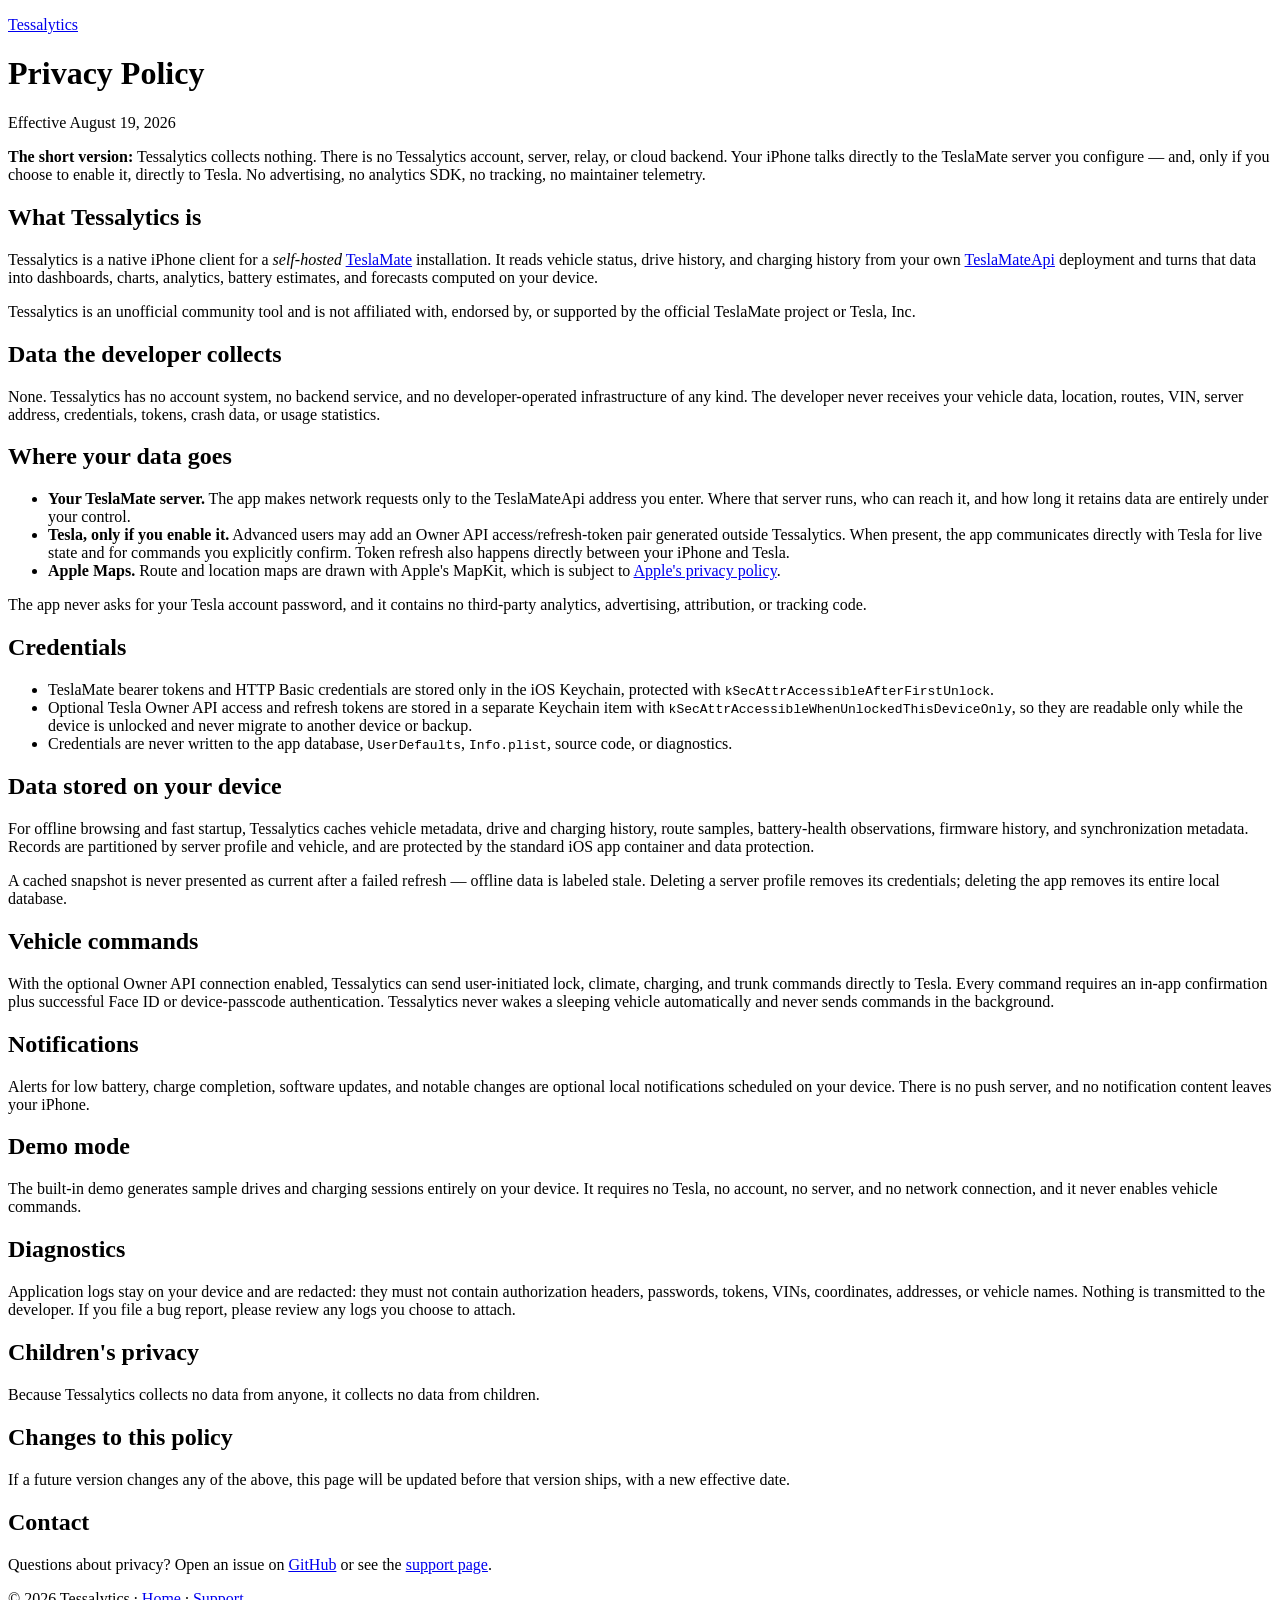
==== website/public/privacy/index.html @ 87fc43c4 "Move to Tessalytics Backend, rebuild the home screen, add chart exploration The app now speaks only " ====
<!doctype html>
<html lang="en">
<head>
  <meta charset="utf-8">
  <meta name="viewport" content="width=device-width, initial-scale=1">
  <title>Privacy Policy — Tessalytics</title>
  <meta name="description" content="Tessalytics privacy policy: no developer-operated cloud, no analytics, no tracking. Your iPhone connects directly to the server you configure.">
  <link rel="stylesheet" href="/style.css">
</head>
<body>
<main>
  <p class="brand"><a href="/">Tessalytics</a></p>
  <h1>Privacy Policy</h1>
  <p class="updated">Effective August 19, 2026</p>

  <div class="summary">
    <strong>The short version:</strong> Tessalytics collects nothing. There is no
    Tessalytics account, server, relay, or cloud backend. Your iPhone talks
    directly to the TeslaMate server you configure — and, only if you choose to
    enable it, directly to Tesla. No advertising, no analytics SDK, no tracking,
    no maintainer telemetry.
  </div>

  <h2>What Tessalytics is</h2>
  <p>
    Tessalytics is a native iPhone client for a <em>self-hosted</em>
    <a href="https://github.com/teslamate-org/teslamate">TeslaMate</a>
    installation. It reads vehicle status, drive history, and charging history
    from your own
    <a href="https://github.com/tobiasehlert/teslamateapi">TeslaMateApi</a>
    deployment and turns that data into dashboards, charts, analytics, battery
    estimates, and forecasts computed on your device.
  </p>
  <p class="note">
    Tessalytics is an unofficial community tool and is not affiliated with,
    endorsed by, or supported by the official TeslaMate project or Tesla, Inc.
  </p>

  <h2>Data the developer collects</h2>
  <p>
    None. Tessalytics has no account system, no backend service, and no
    developer-operated infrastructure of any kind. The developer never receives
    your vehicle data, location, routes, VIN, server address, credentials,
    tokens, crash data, or usage statistics.
  </p>

  <h2>Where your data goes</h2>
  <ul>
    <li><strong>Your TeslaMate server.</strong> The app makes network requests
        only to the TeslaMateApi address you enter. Where that server runs, who
        can reach it, and how long it retains data are entirely under your
        control.</li>
    <li><strong>Tesla, only if you enable it.</strong> Advanced users may add an
        Owner API access/refresh-token pair generated outside Tessalytics. When
        present, the app communicates directly with Tesla for live state and
        for commands you explicitly confirm. Token refresh also happens directly
        between your iPhone and Tesla.</li>
    <li><strong>Apple Maps.</strong> Route and location maps are drawn with
        Apple's MapKit, which is subject to
        <a href="https://www.apple.com/legal/privacy/">Apple's privacy policy</a>.</li>
  </ul>
  <p>
    The app never asks for your Tesla account password, and it contains no
    third-party analytics, advertising, attribution, or tracking code.
  </p>

  <h2>Credentials</h2>
  <ul>
    <li>TeslaMate bearer tokens and HTTP Basic credentials are stored only in the
        iOS Keychain, protected with <code>kSecAttrAccessibleAfterFirstUnlock</code>.</li>
    <li>Optional Tesla Owner API access and refresh tokens are stored in a
        separate Keychain item with
        <code>kSecAttrAccessibleWhenUnlockedThisDeviceOnly</code>, so they are
        readable only while the device is unlocked and never migrate to another
        device or backup.</li>
    <li>Credentials are never written to the app database, <code>UserDefaults</code>,
        <code>Info.plist</code>, source code, or diagnostics.</li>
  </ul>

  <h2>Data stored on your device</h2>
  <p>
    For offline browsing and fast startup, Tessalytics caches vehicle metadata,
    drive and charging history, route samples, battery-health observations,
    firmware history, and synchronization metadata. Records are partitioned by
    server profile and vehicle, and are protected by the standard iOS app
    container and data protection.
  </p>
  <p>
    A cached snapshot is never presented as current after a failed refresh —
    offline data is labeled stale. Deleting a server profile removes its
    credentials; deleting the app removes its entire local database.
  </p>

  <h2>Vehicle commands</h2>
  <p>
    With the optional Owner API connection enabled, Tessalytics can send
    user-initiated lock, climate, charging, and trunk commands directly to
    Tesla. Every command requires an in-app confirmation plus successful Face ID
    or device-passcode authentication. Tessalytics never wakes a sleeping
    vehicle automatically and never sends commands in the background.
  </p>

  <h2>Notifications</h2>
  <p>
    Alerts for low battery, charge completion, software updates, and notable
    changes are optional local notifications scheduled on your device. There is
    no push server, and no notification content leaves your iPhone.
  </p>

  <h2>Demo mode</h2>
  <p>
    The built-in demo generates sample drives and charging sessions entirely on
    your device. It requires no Tesla, no account, no server, and no network
    connection, and it never enables vehicle commands.
  </p>

  <h2>Diagnostics</h2>
  <p>
    Application logs stay on your device and are redacted: they must not contain
    authorization headers, passwords, tokens, VINs, coordinates, addresses, or
    vehicle names. Nothing is transmitted to the developer. If you file a bug
    report, please review any logs you choose to attach.
  </p>

  <h2>Children's privacy</h2>
  <p>
    Because Tessalytics collects no data from anyone, it collects no data from
    children.
  </p>

  <h2>Changes to this policy</h2>
  <p>
    If a future version changes any of the above, this page will be updated
    before that version ships, with a new effective date.
  </p>

  <h2>Contact</h2>
  <p>
    Questions about privacy? Open an issue on
    <a href="https://github.com/echo-cool/tessalytics/issues">GitHub</a> or see the
    <a href="/support/">support page</a>.
  </p>

  <footer>© 2026 Tessalytics · <a href="/">Home</a> · <a href="/support/">Support</a></footer>
</main>
</body>
</html>
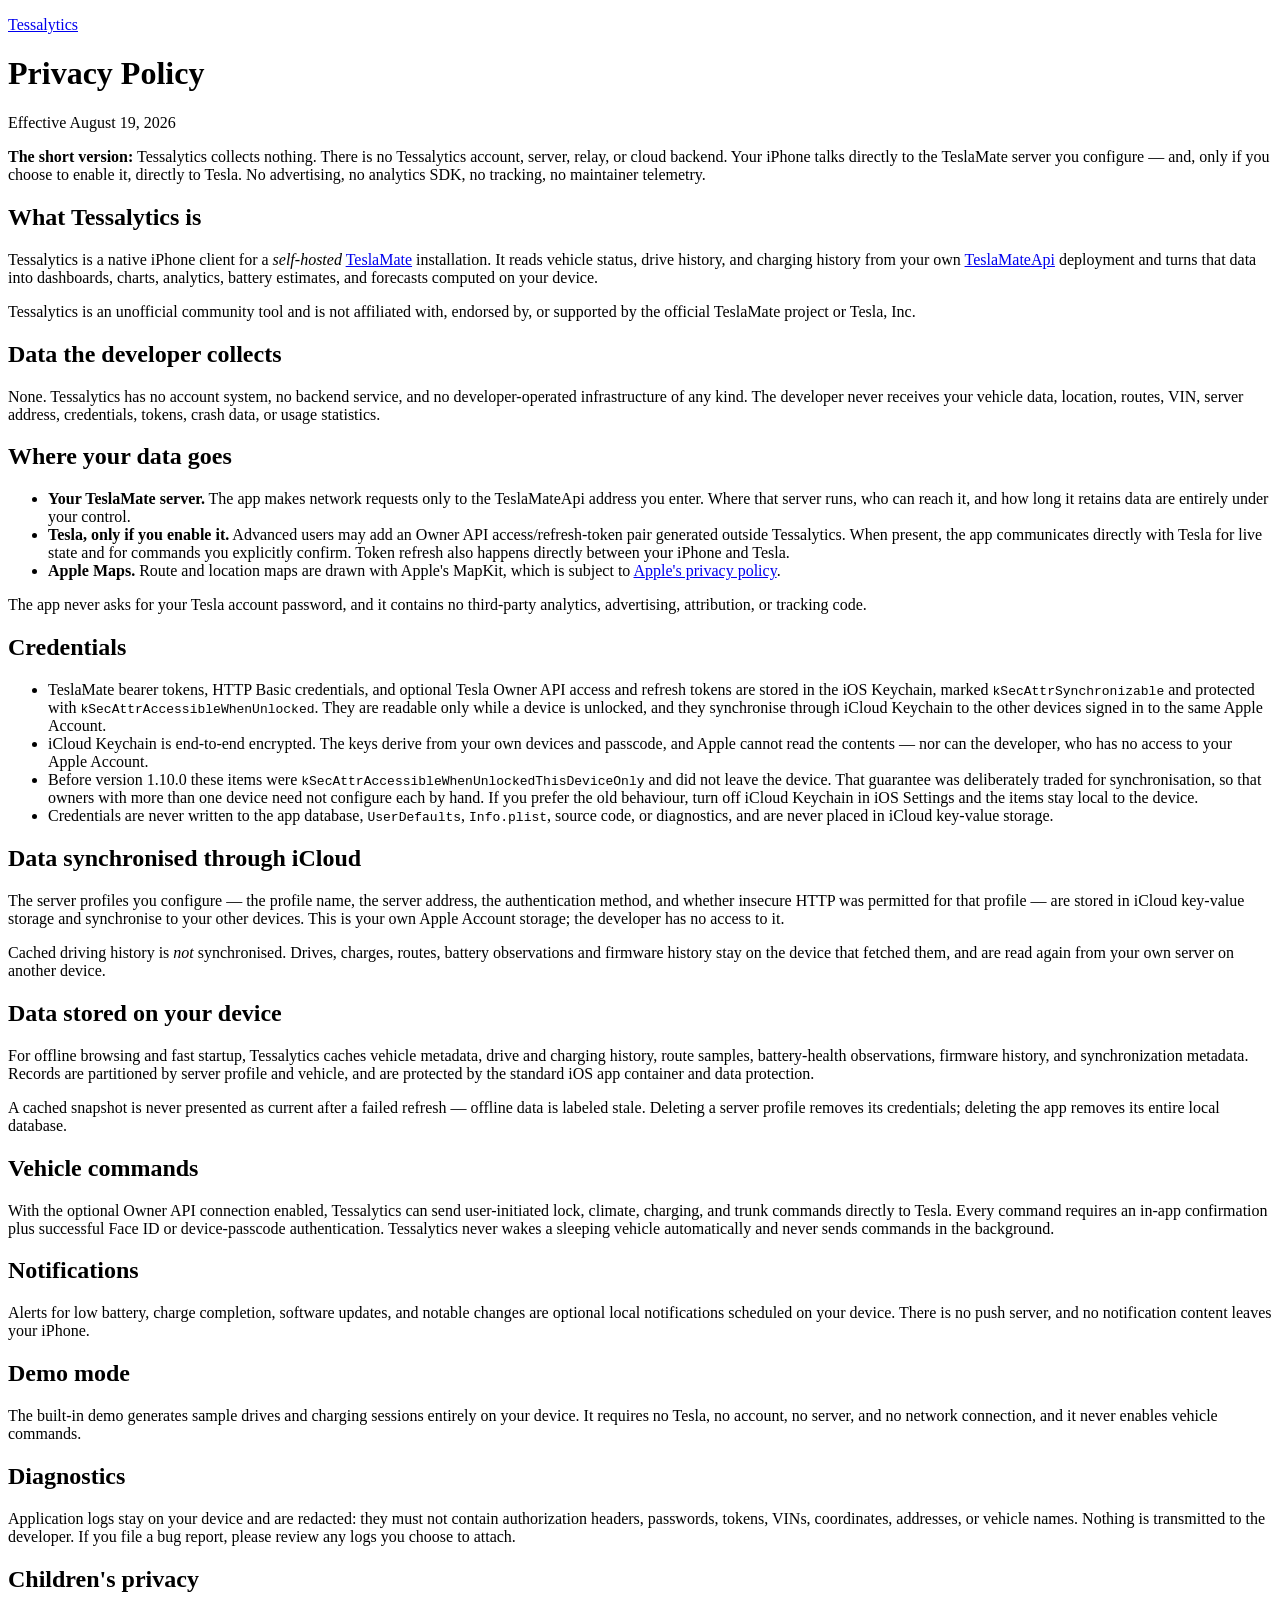
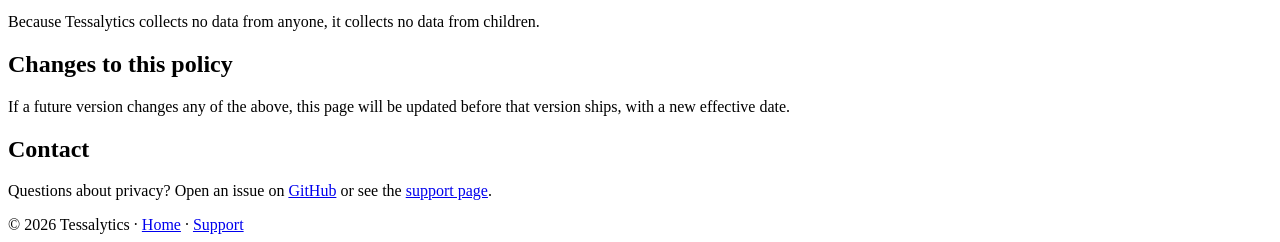
==== commit 6ea2ecf6: "Make the dashboard a board, and stop the website contradicting the app THE WEBSITE WAS SAYING SOMETH" ====
--- a/website/public/privacy/index.html
+++ b/website/public/privacy/index.html
@@ -66,16 +66,39 @@
 
   <h2>Credentials</h2>
   <ul>
-    <li>TeslaMate bearer tokens and HTTP Basic credentials are stored only in the
-        iOS Keychain, protected with <code>kSecAttrAccessibleAfterFirstUnlock</code>.</li>
-    <li>Optional Tesla Owner API access and refresh tokens are stored in a
-        separate Keychain item with
-        <code>kSecAttrAccessibleWhenUnlockedThisDeviceOnly</code>, so they are
-        readable only while the device is unlocked and never migrate to another
-        device or backup.</li>
+    <li>TeslaMate bearer tokens, HTTP Basic credentials, and optional Tesla Owner
+        API access and refresh tokens are stored in the iOS Keychain, marked
+        <code>kSecAttrSynchronizable</code> and protected with
+        <code>kSecAttrAccessibleWhenUnlocked</code>. They are readable only while
+        a device is unlocked, and they synchronise through iCloud Keychain to the
+        other devices signed in to the same Apple Account.</li>
+    <li>iCloud Keychain is end-to-end encrypted. The keys derive from your own
+        devices and passcode, and Apple cannot read the contents — nor can the
+        developer, who has no access to your Apple Account.</li>
+    <li>Before version 1.10.0 these items were
+        <code>kSecAttrAccessibleWhenUnlockedThisDeviceOnly</code> and did not leave
+        the device. That guarantee was deliberately traded for synchronisation, so
+        that owners with more than one device need not configure each by hand. If
+        you prefer the old behaviour, turn off iCloud Keychain in iOS Settings and
+        the items stay local to the device.</li>
     <li>Credentials are never written to the app database, <code>UserDefaults</code>,
-        <code>Info.plist</code>, source code, or diagnostics.</li>
+        <code>Info.plist</code>, source code, or diagnostics, and are never placed
+        in iCloud key-value storage.</li>
   </ul>
+
+  <h2>Data synchronised through iCloud</h2>
+  <p>
+    The server profiles you configure — the profile name, the server address, the
+    authentication method, and whether insecure HTTP was permitted for that
+    profile — are stored in iCloud key-value storage and synchronise to your other
+    devices. This is your own Apple Account storage; the developer has no access
+    to it.
+  </p>
+  <p>
+    Cached driving history is <em>not</em> synchronised. Drives, charges, routes,
+    battery observations and firmware history stay on the device that fetched
+    them, and are read again from your own server on another device.
+  </p>
 
   <h2>Data stored on your device</h2>
   <p>
@@ -137,7 +160,7 @@
   <h2>Contact</h2>
   <p>
     Questions about privacy? Open an issue on
-    <a href="https://github.com/echo-cool/tessalytics/issues">GitHub</a> or see the
+    <a href="https://github.com/echo-cool/tessalytics-ios/issues">GitHub</a> or see the
     <a href="/support/">support page</a>.
   </p>
 
